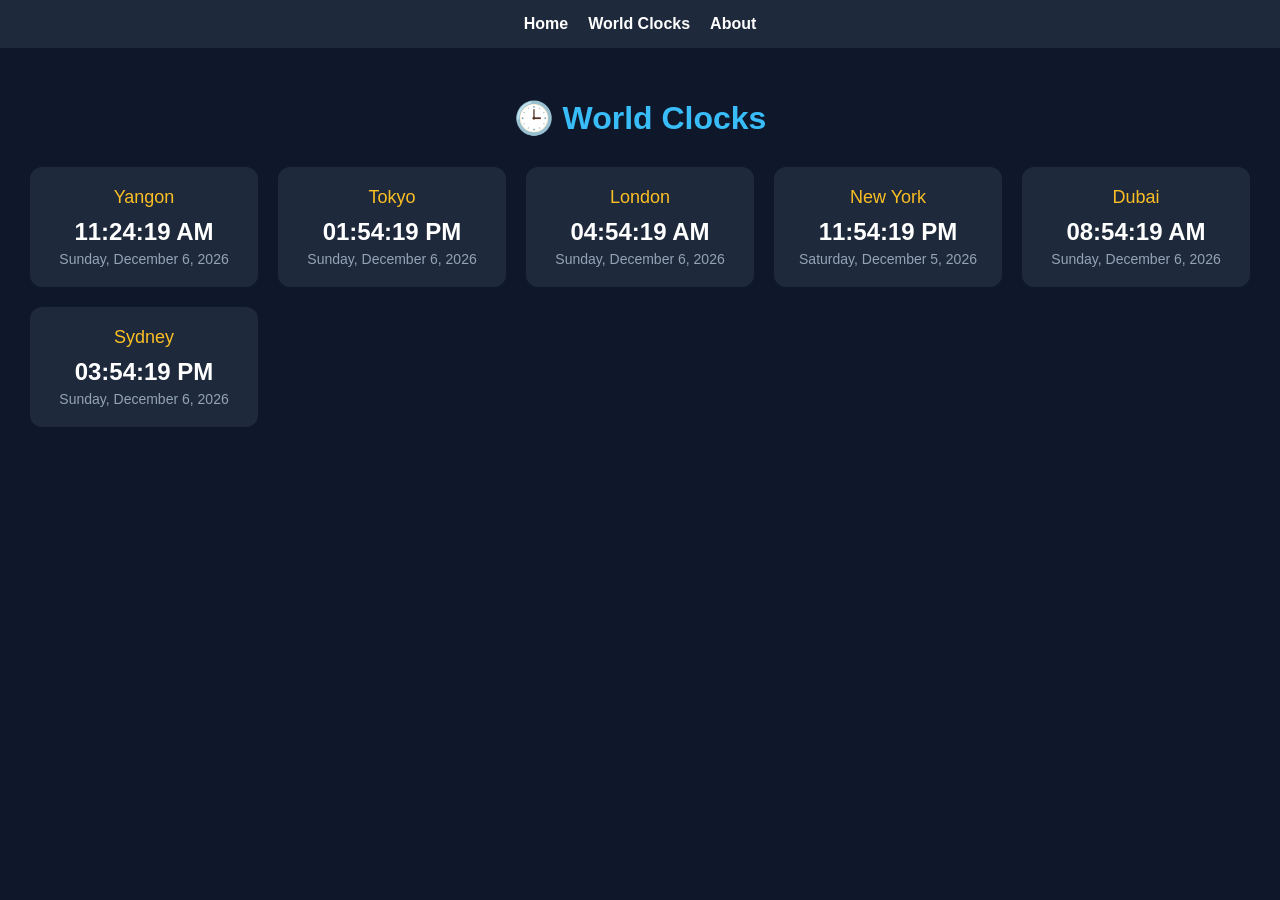
==== world.html @ a63b4fe8 "Add files via upload" ====
<!DOCTYPE html>
<html>
<head>
  <title>World Clocks</title>
  <link rel="stylesheet" href="style.css">
</head>
<body>

<nav>
  <a href="index.html">Home</a>
  <a href="world.html">World Clocks</a>
  <a href="about.html">About</a>
</nav>

<div class="container">
  <h1>🕒 World Clocks</h1>

  <div class="clock-box">

    <div class="clock">
      <div class="city">Yangon</div>
      <div class="time" id="yangon-time"></div>
      <div class="date" id="yangon-date"></div>
    </div>

    <div class="clock">
      <div class="city">Tokyo</div>
      <div class="time" id="tokyo-time"></div>
      <div class="date" id="tokyo-date"></div>
    </div>

    <div class="clock">
      <div class="city">London</div>
      <div class="time" id="london-time"></div>
      <div class="date" id="london-date"></div>
    </div>

    <div class="clock">
      <div class="city">New York</div>
      <div class="time" id="newyork-time"></div>
      <div class="date" id="newyork-date"></div>
    </div>

    <div class="clock">
      <div class="city">Dubai</div>
      <div class="time" id="dubai-time"></div>
      <div class="date" id="dubai-date"></div>
    </div>

    <div class="clock">
      <div class="city">Sydney</div>
      <div class="time" id="sydney-time"></div>
      <div class="date" id="sydney-date"></div>
    </div>

  </div>
</div>

<script src="script.js"></script>
</body>
</html>
---- style.css ----
body {
  margin: 0;
  font-family: Arial, sans-serif;
  background: #0f172a;
  color: white;
}

nav {
  background: #1e293b;
  padding: 15px;
  display: flex;
  justify-content: center;
  gap: 20px;
}

nav a {
  color: white;
  text-decoration: none;
  font-weight: bold;
}

nav a:hover {
  color: #38bdf8;
}

.container {
  padding: 30px;
  text-align: center;
}

h1 {
  color: #38bdf8;
}

.clock-box {
  display: grid;
  grid-template-columns: repeat(auto-fit, minmax(200px, 1fr));
  gap: 20px;
  margin-top: 30px;
}

.clock {
  background: #1e293b;
  padding: 20px;
  border-radius: 12px;
}

.city {
  color: #fbbf24;
  font-size: 18px;
}

.time {
  font-size: 24px;
  font-weight: bold;
  margin-top: 10px;
}

.date {
  font-size: 14px;
  margin-top: 5px;
  color: #94a3b8;
}
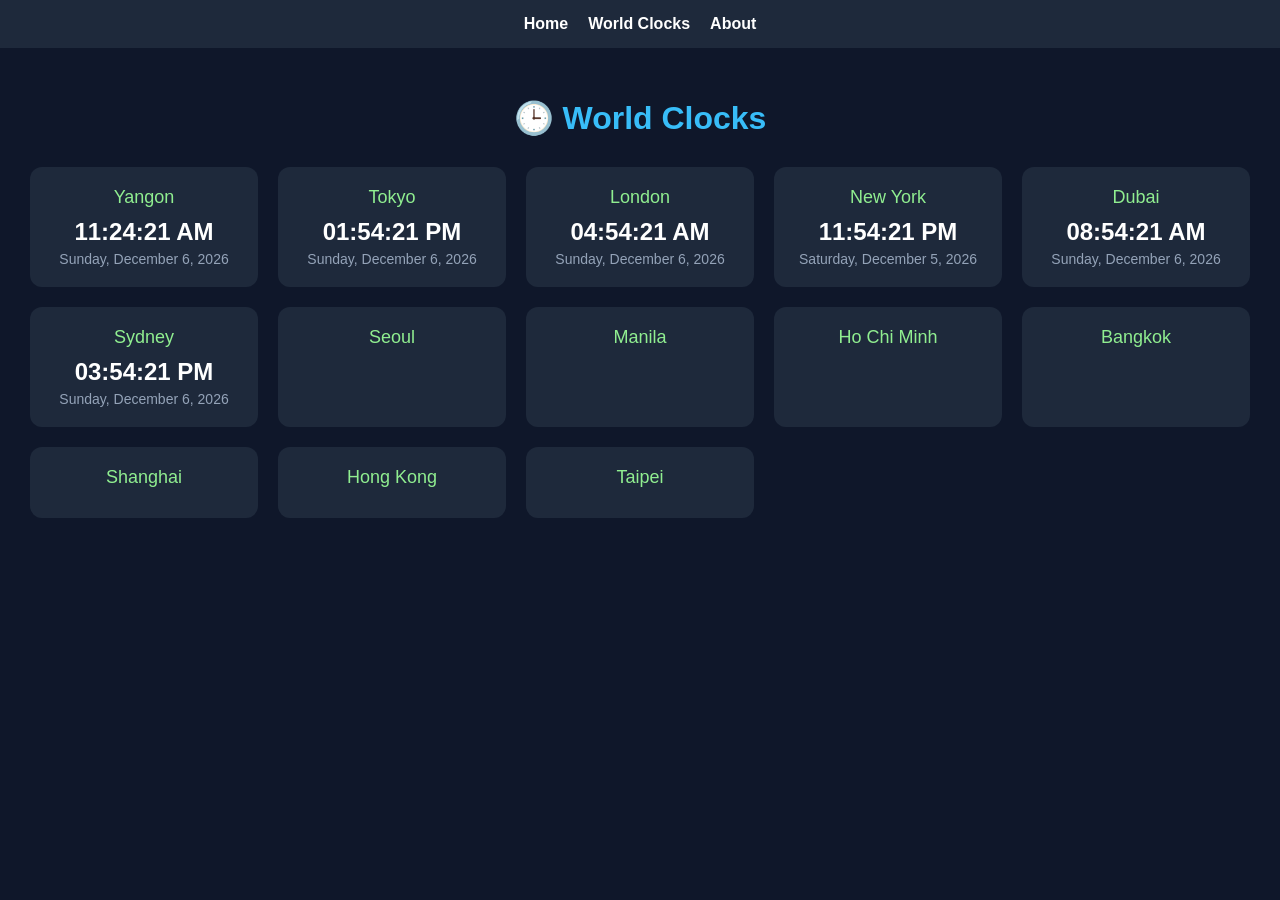
==== commit fb0f7c07: "Add more cities to World Clocks Added additional cities with clocks to the World Clocks page." ====
--- a/world.html
+++ b/world.html
@@ -53,9 +53,51 @@
       <div class="date" id="sydney-date"></div>
     </div>
 
+    <div class="clock">
+      <div class="city">Seoul</div>
+      <div class="time" id="seoul-time"></div>
+      <div class="date" id="seoul-date"></div>
+    </div>
+
+    <div class="clock">
+      <div class="city">Manila</div>
+      <div class="time" id="manila-time"></div>
+      <div class="date" id="manila-date"></div>
+    </div>
+
+    <div class="clock">
+      <div class="city">Ho Chi Minh</div>
+      <div class="time" id="hochiminh-time"></div>
+      <div class="date" id="hochiminh-date"></div>
+    </div>
+
+    <div class="clock">
+      <div class="city">Bangkok</div>
+      <div class="time" id="bangkok-time"></div>
+      <div class="date" id="bangkok-date"></div>
+    </div>
+
+    <div class="clock">
+      <div class="city">Shanghai</div>
+      <div class="time" id="shanghai-time"></div>
+      <div class="date" id="shanghai-date"></div>
+    </div>
+
+    <div class="clock">
+      <div class="city">Hong Kong</div>
+      <div class="time" id="hongkong-time"></div>
+      <div class="date" id="hongkong-date"></div>
+    </div>
+
+    <div class="clock">
+      <div class="city">Taipei</div>
+      <div class="time" id="taipei-time"></div>
+      <div class="date" id="taipei-date"></div>
+    </div>
+
   </div>
 </div>
 
 <script src="script.js"></script>
 </body>
-</html>+</html>
--- a/style.css
+++ b/style.css
@@ -46,7 +46,7 @@
 }
 
 .city {
-  color: #fbbf24;
+  color: lightgreen;
   font-size: 18px;
 }
 
@@ -60,4 +60,4 @@
   font-size: 14px;
   margin-top: 5px;
   color: #94a3b8;
-}+}
